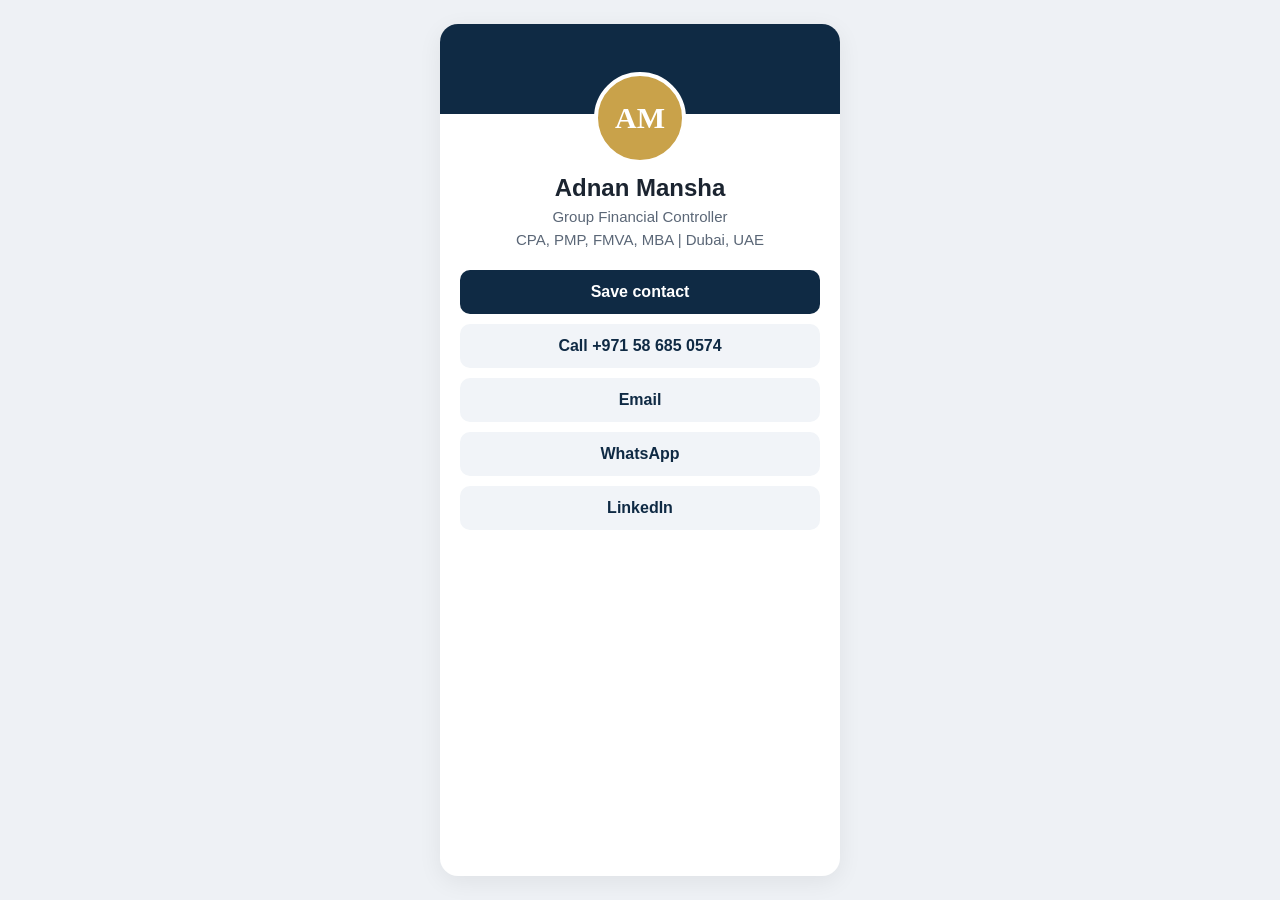
==== index.html @ ad25c0db "Business card" ====
<!doctype html><html lang="en"><head><meta charset="utf-8"><meta name="viewport" content="width=device-width,initial-scale=1"><title>Adnan Mansha</title><meta name="robots" content="noindex">
<style>body{margin:0;font-family:-apple-system,Segoe UI,Roboto,sans-serif;background:#eef1f5;color:#1b2430;display:flex;justify-content:center;min-height:100vh}.c{background:#fff;max-width:400px;width:100%;margin:24px 16px;border-radius:18px;box-shadow:0 6px 24px #0001;overflow:hidden;text-align:center}.top{background:#0f2a44;height:90px}.m{width:84px;height:84px;border-radius:50%;background:#c9a24a;color:#fff;font:600 30px/84px Georgia,serif;margin:-42px auto 10px;border:4px solid #fff}h1{margin:0;font-size:24px}p{margin:6px 20px 0;color:#5a6676;font-size:15px}.b{padding:22px 20px 26px;display:grid;gap:10px}a{display:block;padding:13px;border-radius:10px;text-decoration:none;font-weight:600;background:#f1f4f8;color:#0f2a44}a.p{background:#0f2a44;color:#fff}</style></head>
<body><div class="c"><div class="top"></div><div class="m">AM</div><h1>Adnan Mansha</h1><p>Group Financial Controller</p><p>CPA, PMP, FMVA, MBA | Dubai, UAE</p>
<div class="b"><a class="p" href="adnan-mansha.vcf" download>Save contact</a><a href="tel:+971586850574">Call +971 58 685 0574</a><a href="mailto:adnan.mansha.1@gmail.com">Email</a><a href="https://wa.me/971586850574">WhatsApp</a><a href="https://www.linkedin.com/in/adnan-mansha-3011214a">LinkedIn</a></div></div></body></html>
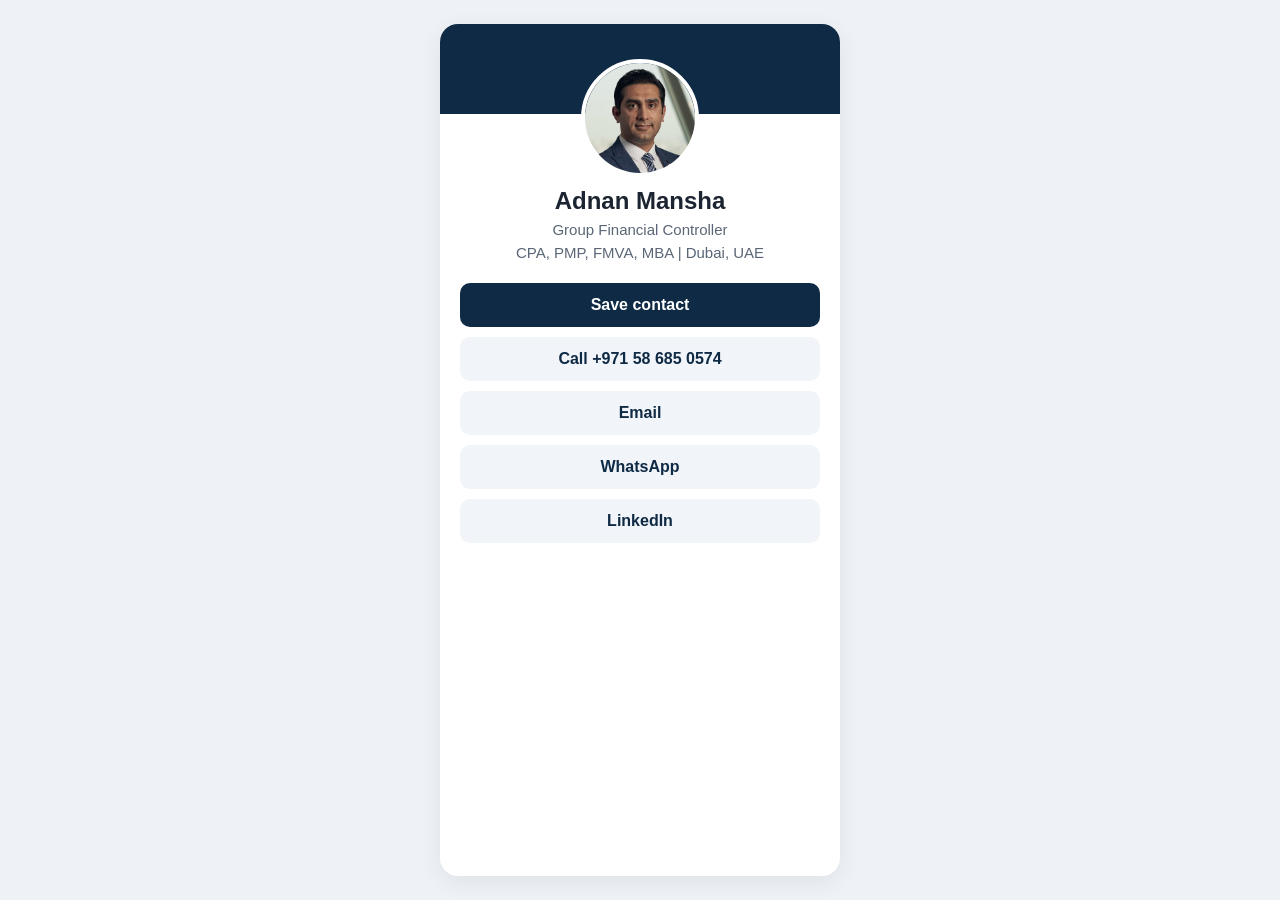
==== commit 960b4d97: "Add photo" ====
--- a/index.html
+++ b/index.html
@@ -1,4 +1,4 @@
 <!doctype html><html lang="en"><head><meta charset="utf-8"><meta name="viewport" content="width=device-width,initial-scale=1"><title>Adnan Mansha</title><meta name="robots" content="noindex">
-<style>body{margin:0;font-family:-apple-system,Segoe UI,Roboto,sans-serif;background:#eef1f5;color:#1b2430;display:flex;justify-content:center;min-height:100vh}.c{background:#fff;max-width:400px;width:100%;margin:24px 16px;border-radius:18px;box-shadow:0 6px 24px #0001;overflow:hidden;text-align:center}.top{background:#0f2a44;height:90px}.m{width:84px;height:84px;border-radius:50%;background:#c9a24a;color:#fff;font:600 30px/84px Georgia,serif;margin:-42px auto 10px;border:4px solid #fff}h1{margin:0;font-size:24px}p{margin:6px 20px 0;color:#5a6676;font-size:15px}.b{padding:22px 20px 26px;display:grid;gap:10px}a{display:block;padding:13px;border-radius:10px;text-decoration:none;font-weight:600;background:#f1f4f8;color:#0f2a44}a.p{background:#0f2a44;color:#fff}</style></head>
-<body><div class="c"><div class="top"></div><div class="m">AM</div><h1>Adnan Mansha</h1><p>Group Financial Controller</p><p>CPA, PMP, FMVA, MBA | Dubai, UAE</p>
+<style>body{margin:0;font-family:-apple-system,Segoe UI,Roboto,sans-serif;background:#eef1f5;color:#1b2430;display:flex;justify-content:center;min-height:100vh}.c{background:#fff;max-width:400px;width:100%;margin:24px 16px;border-radius:18px;box-shadow:0 6px 24px #0001;overflow:hidden;text-align:center}.top{background:#0f2a44;height:90px}.m{display:block;width:110px;height:110px;border-radius:50%;object-fit:cover;margin:-55px auto 10px;border:4px solid #fff;background:#c9a24a}h1{margin:0;font-size:24px}p{margin:6px 20px 0;color:#5a6676;font-size:15px}.b{padding:22px 20px 26px;display:grid;gap:10px}a{display:block;padding:13px;border-radius:10px;text-decoration:none;font-weight:600;background:#f1f4f8;color:#0f2a44}a.p{background:#0f2a44;color:#fff}</style></head>
+<body><div class="c"><div class="top"></div><img class="m" src="photo.jpg" alt="Adnan Mansha"><h1>Adnan Mansha</h1><p>Group Financial Controller</p><p>CPA, PMP, FMVA, MBA | Dubai, UAE</p>
 <div class="b"><a class="p" href="adnan-mansha.vcf" download>Save contact</a><a href="tel:+971586850574">Call +971 58 685 0574</a><a href="mailto:adnan.mansha.1@gmail.com">Email</a><a href="https://wa.me/971586850574">WhatsApp</a><a href="https://www.linkedin.com/in/adnan-mansha-3011214a">LinkedIn</a></div></div></body></html>
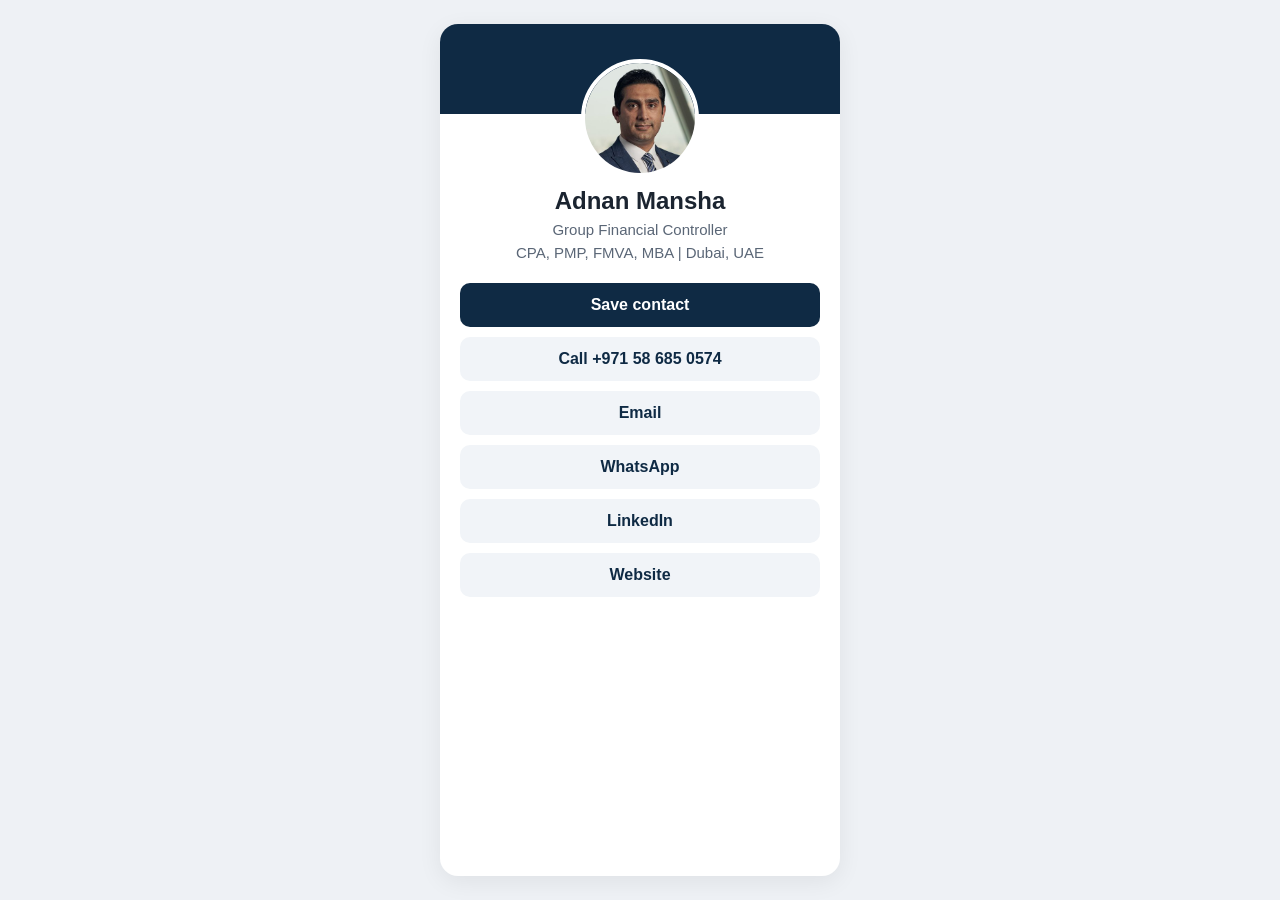
==== commit 5fa03fa5: "Add website" ====
--- a/index.html
+++ b/index.html
@@ -1,4 +1,4 @@
 <!doctype html><html lang="en"><head><meta charset="utf-8"><meta name="viewport" content="width=device-width,initial-scale=1"><title>Adnan Mansha</title><meta name="robots" content="noindex">
 <style>body{margin:0;font-family:-apple-system,Segoe UI,Roboto,sans-serif;background:#eef1f5;color:#1b2430;display:flex;justify-content:center;min-height:100vh}.c{background:#fff;max-width:400px;width:100%;margin:24px 16px;border-radius:18px;box-shadow:0 6px 24px #0001;overflow:hidden;text-align:center}.top{background:#0f2a44;height:90px}.m{display:block;width:110px;height:110px;border-radius:50%;object-fit:cover;margin:-55px auto 10px;border:4px solid #fff;background:#c9a24a}h1{margin:0;font-size:24px}p{margin:6px 20px 0;color:#5a6676;font-size:15px}.b{padding:22px 20px 26px;display:grid;gap:10px}a{display:block;padding:13px;border-radius:10px;text-decoration:none;font-weight:600;background:#f1f4f8;color:#0f2a44}a.p{background:#0f2a44;color:#fff}</style></head>
 <body><div class="c"><div class="top"></div><img class="m" src="photo.jpg" alt="Adnan Mansha"><h1>Adnan Mansha</h1><p>Group Financial Controller</p><p>CPA, PMP, FMVA, MBA | Dubai, UAE</p>
-<div class="b"><a class="p" href="adnan-mansha.vcf" download>Save contact</a><a href="tel:+971586850574">Call +971 58 685 0574</a><a href="mailto:adnan.mansha.1@gmail.com">Email</a><a href="https://wa.me/971586850574">WhatsApp</a><a href="https://www.linkedin.com/in/adnan-mansha-3011214a">LinkedIn</a></div></div></body></html>
+<div class="b"><a class="p" href="adnan-mansha.vcf" download>Save contact</a><a href="tel:+971586850574">Call +971 58 685 0574</a><a href="mailto:adnan.mansha.1@gmail.com">Email</a><a href="https://wa.me/971586850574">WhatsApp</a><a href="https://www.linkedin.com/in/adnan-mansha-3011214a">LinkedIn</a><a href="https://adnan-mansha.adnanmansha.chatgpt.site/">Website</a></div></div></body></html>
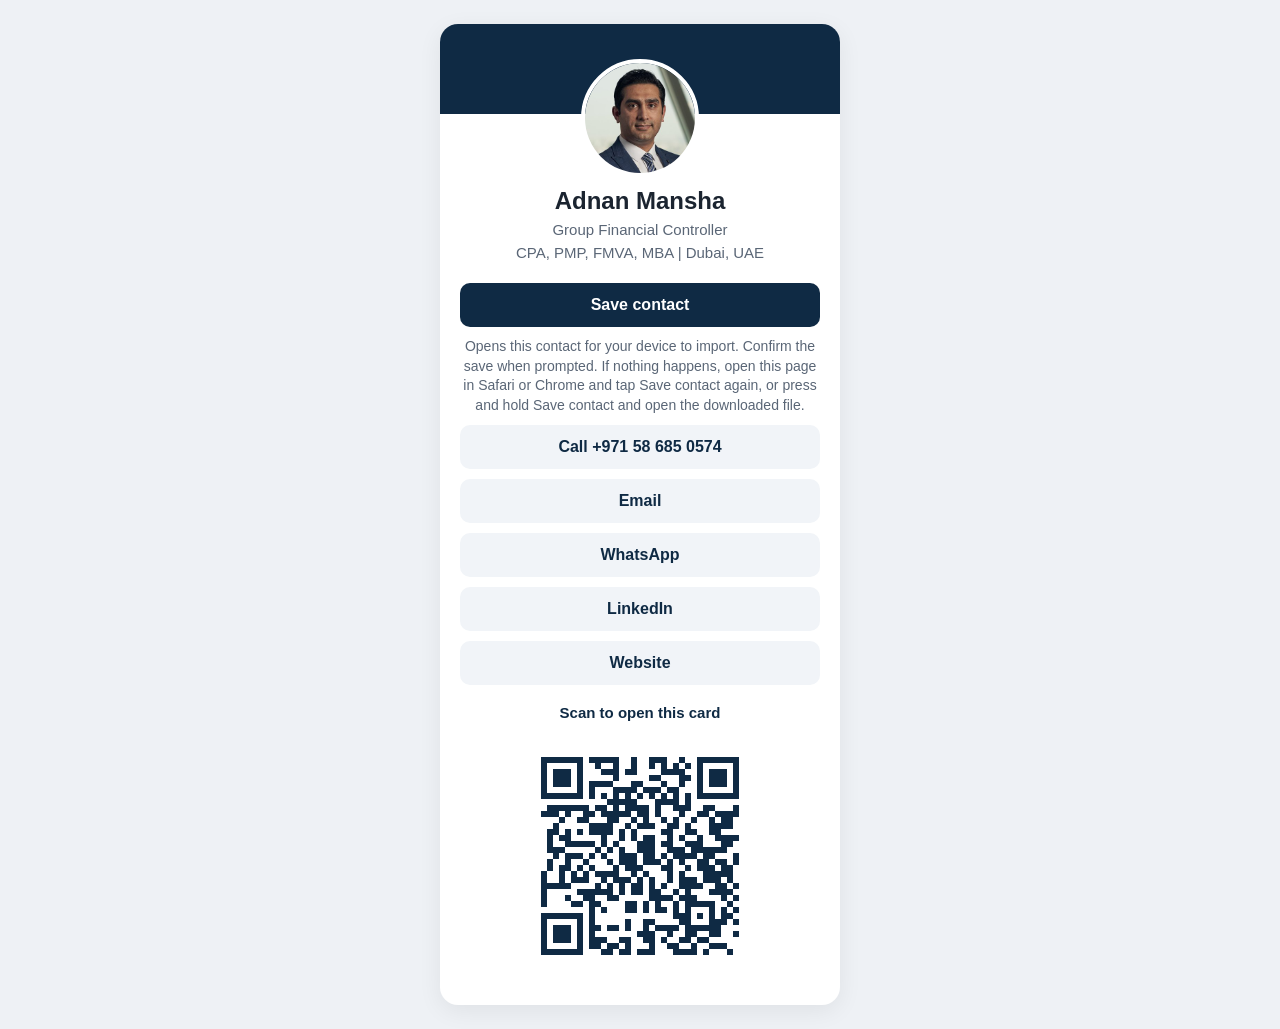
==== commit e120a3b7: "Fix Save contact handoff and add a scannable card QR. The download attribute kept phone and in-app b" ====
--- a/index.html
+++ b/index.html
@@ -1,4 +1,4 @@
 <!doctype html><html lang="en"><head><meta charset="utf-8"><meta name="viewport" content="width=device-width,initial-scale=1"><title>Adnan Mansha</title><meta name="robots" content="noindex">
-<style>body{margin:0;font-family:-apple-system,Segoe UI,Roboto,sans-serif;background:#eef1f5;color:#1b2430;display:flex;justify-content:center;min-height:100vh}.c{background:#fff;max-width:400px;width:100%;margin:24px 16px;border-radius:18px;box-shadow:0 6px 24px #0001;overflow:hidden;text-align:center}.top{background:#0f2a44;height:90px}.m{display:block;width:110px;height:110px;border-radius:50%;object-fit:cover;margin:-55px auto 10px;border:4px solid #fff;background:#c9a24a}h1{margin:0;font-size:24px}p{margin:6px 20px 0;color:#5a6676;font-size:15px}.b{padding:22px 20px 26px;display:grid;gap:10px}a{display:block;padding:13px;border-radius:10px;text-decoration:none;font-weight:600;background:#f1f4f8;color:#0f2a44}a.p{background:#0f2a44;color:#fff}</style></head>
+<style>body{margin:0;font-family:-apple-system,Segoe UI,Roboto,sans-serif;background:#eef1f5;color:#1b2430;display:flex;justify-content:center;min-height:100vh}.c{background:#fff;max-width:400px;width:100%;margin:24px 16px;border-radius:18px;box-shadow:0 6px 24px #0001;overflow:hidden;text-align:center}.top{background:#0f2a44;height:90px}.m{display:block;width:110px;height:110px;border-radius:50%;object-fit:cover;margin:-55px auto 10px;border:4px solid #fff;background:#c9a24a}h1{margin:0;font-size:24px}p{margin:6px 20px 0;color:#5a6676;font-size:15px}.b{padding:22px 20px 26px;display:grid;gap:10px}a{display:block;padding:13px;border-radius:10px;text-decoration:none;font-weight:600;background:#f1f4f8;color:#0f2a44}a.p{background:#0f2a44;color:#fff}.hint{margin:0;color:#5a6676;font-size:14px;font-weight:400;line-height:1.4}h2{margin:8px 0 0;font-size:15px;line-height:1.3;font-weight:600;color:#0f2a44}.qr{justify-self:center;width:min(246px,100%);max-width:100%;min-width:0;height:auto;background:#fff;image-rendering:pixelated}</style></head>
 <body><div class="c"><div class="top"></div><img class="m" src="photo.jpg" alt="Adnan Mansha"><h1>Adnan Mansha</h1><p>Group Financial Controller</p><p>CPA, PMP, FMVA, MBA | Dubai, UAE</p>
-<div class="b"><a class="p" href="adnan-mansha.vcf" download>Save contact</a><a href="tel:+971586850574">Call +971 58 685 0574</a><a href="mailto:adnan.mansha.1@gmail.com">Email</a><a href="https://wa.me/971586850574">WhatsApp</a><a href="https://www.linkedin.com/in/adnan-mansha-3011214a">LinkedIn</a><a href="https://adnan-mansha.adnanmansha.chatgpt.site/">Website</a></div></div></body></html>
+<div class="b"><a class="p" id="save-contact" href="adnan-mansha.vcf" aria-describedby="save-contact-help">Save contact</a><p class="hint" id="save-contact-help">Opens this contact for your device to import. Confirm the save when prompted. If nothing happens, open this page in Safari or Chrome and tap Save contact again, or press and hold Save contact and open the downloaded file.</p><a href="tel:+971586850574">Call +971 58 685 0574</a><a href="mailto:adnan.mansha.1@gmail.com">Email</a><a href="https://wa.me/971586850574">WhatsApp</a><a href="https://www.linkedin.com/in/adnan-mansha-3011214a">LinkedIn</a><a href="https://adnan-mansha.adnanmansha.chatgpt.site/">Website</a><h2>Scan to open this card</h2><img class="qr" id="card-qr" src="qr.png" width="246" height="246" alt="QR code for https://adnanmansha1-create.github.io/"></div></div></body></html>
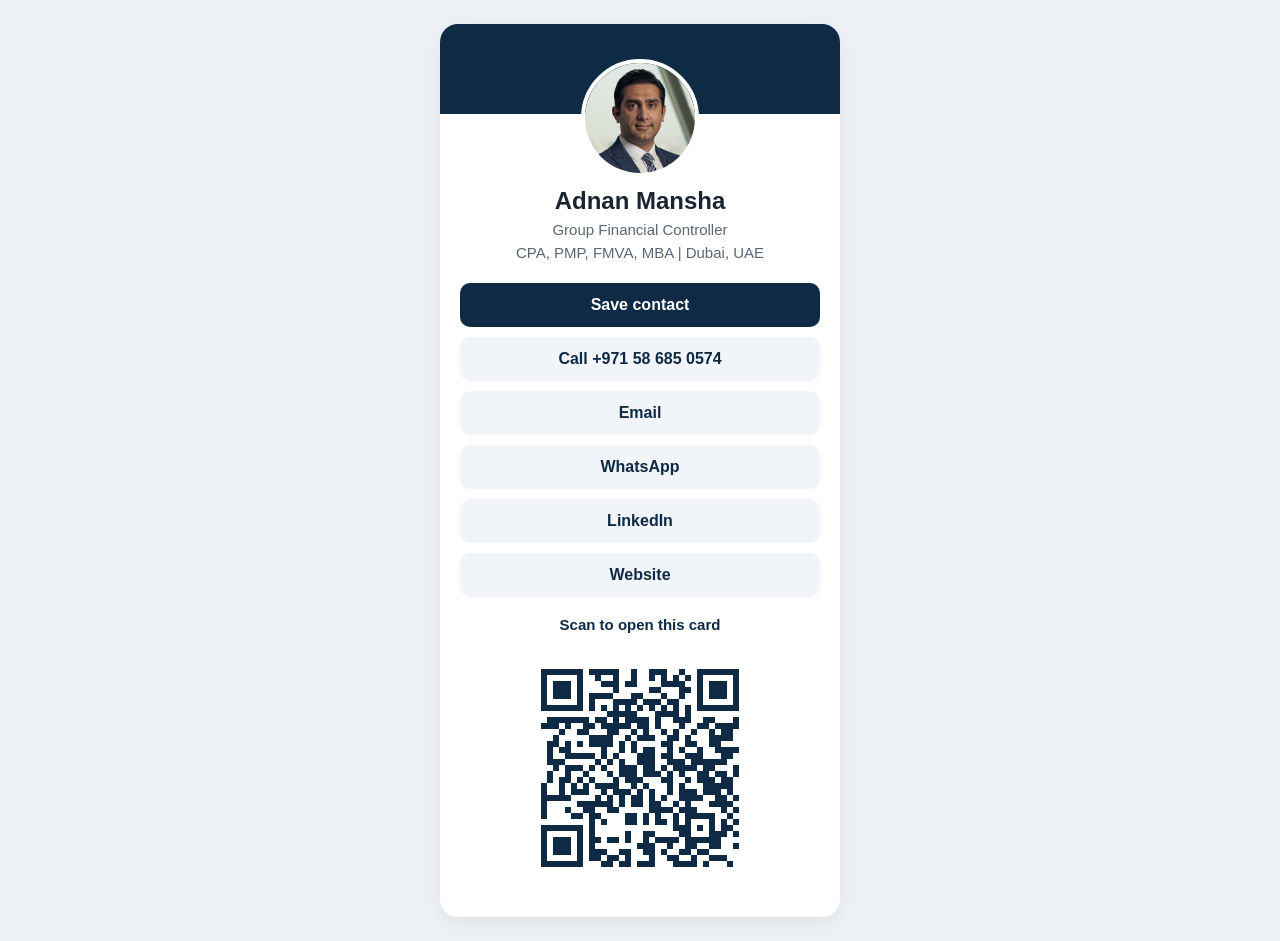
==== commit c49cf1bf: "Remove Save contact help text from the personal business card" ====
--- a/index.html
+++ b/index.html
@@ -1,4 +1,4 @@
 <!doctype html><html lang="en"><head><meta charset="utf-8"><meta name="viewport" content="width=device-width,initial-scale=1"><title>Adnan Mansha</title><meta name="robots" content="noindex">
-<style>body{margin:0;font-family:-apple-system,Segoe UI,Roboto,sans-serif;background:#eef1f5;color:#1b2430;display:flex;justify-content:center;min-height:100vh}.c{background:#fff;max-width:400px;width:100%;margin:24px 16px;border-radius:18px;box-shadow:0 6px 24px #0001;overflow:hidden;text-align:center}.top{background:#0f2a44;height:90px}.m{display:block;width:110px;height:110px;border-radius:50%;object-fit:cover;margin:-55px auto 10px;border:4px solid #fff;background:#c9a24a}h1{margin:0;font-size:24px}p{margin:6px 20px 0;color:#5a6676;font-size:15px}.b{padding:22px 20px 26px;display:grid;gap:10px}a{display:block;padding:13px;border-radius:10px;text-decoration:none;font-weight:600;background:#f1f4f8;color:#0f2a44}a.p{background:#0f2a44;color:#fff}.hint{margin:0;color:#5a6676;font-size:14px;font-weight:400;line-height:1.4}h2{margin:8px 0 0;font-size:15px;line-height:1.3;font-weight:600;color:#0f2a44}.qr{justify-self:center;width:min(246px,100%);max-width:100%;min-width:0;height:auto;background:#fff;image-rendering:pixelated}</style></head>
+<style>body{margin:0;font-family:-apple-system,Segoe UI,Roboto,sans-serif;background:#eef1f5;color:#1b2430;display:flex;justify-content:center;min-height:100vh}.c{background:#fff;max-width:400px;width:100%;margin:24px 16px;border-radius:18px;box-shadow:0 6px 24px #0001;overflow:hidden;text-align:center}.top{background:#0f2a44;height:90px}.m{display:block;width:110px;height:110px;border-radius:50%;object-fit:cover;margin:-55px auto 10px;border:4px solid #fff;background:#c9a24a}h1{margin:0;font-size:24px}p{margin:6px 20px 0;color:#5a6676;font-size:15px}.b{padding:22px 20px 26px;display:grid;gap:10px}a{display:block;padding:13px;border-radius:10px;text-decoration:none;font-weight:600;background:#f1f4f8;color:#0f2a44}a.p{background:#0f2a44;color:#fff}h2{margin:8px 0 0;font-size:15px;line-height:1.3;font-weight:600;color:#0f2a44}.qr{justify-self:center;width:min(246px,100%);max-width:100%;min-width:0;height:auto;background:#fff;image-rendering:pixelated}</style></head>
 <body><div class="c"><div class="top"></div><img class="m" src="photo.jpg" alt="Adnan Mansha"><h1>Adnan Mansha</h1><p>Group Financial Controller</p><p>CPA, PMP, FMVA, MBA | Dubai, UAE</p>
-<div class="b"><a class="p" id="save-contact" href="adnan-mansha.vcf" aria-describedby="save-contact-help">Save contact</a><p class="hint" id="save-contact-help">Opens this contact for your device to import. Confirm the save when prompted. If nothing happens, open this page in Safari or Chrome and tap Save contact again, or press and hold Save contact and open the downloaded file.</p><a href="tel:+971586850574">Call +971 58 685 0574</a><a href="mailto:adnan.mansha.1@gmail.com">Email</a><a href="https://wa.me/971586850574">WhatsApp</a><a href="https://www.linkedin.com/in/adnan-mansha-3011214a">LinkedIn</a><a href="https://adnan-mansha.adnanmansha.chatgpt.site/">Website</a><h2>Scan to open this card</h2><img class="qr" id="card-qr" src="qr.png" width="246" height="246" alt="QR code for https://adnanmansha1-create.github.io/"></div></div></body></html>
+<div class="b"><a class="p" id="save-contact" href="adnan-mansha.vcf">Save contact</a><a href="tel:+971586850574">Call +971 58 685 0574</a><a href="mailto:adnan.mansha.1@gmail.com">Email</a><a href="https://wa.me/971586850574">WhatsApp</a><a href="https://www.linkedin.com/in/adnan-mansha-3011214a">LinkedIn</a><a href="https://adnanmansha1-create.github.io/portfolio/">Website</a><h2>Scan to open this card</h2><img class="qr" id="card-qr" src="qr.png" width="246" height="246" alt="QR code for https://adnanmansha1-create.github.io/"></div></div></body></html>
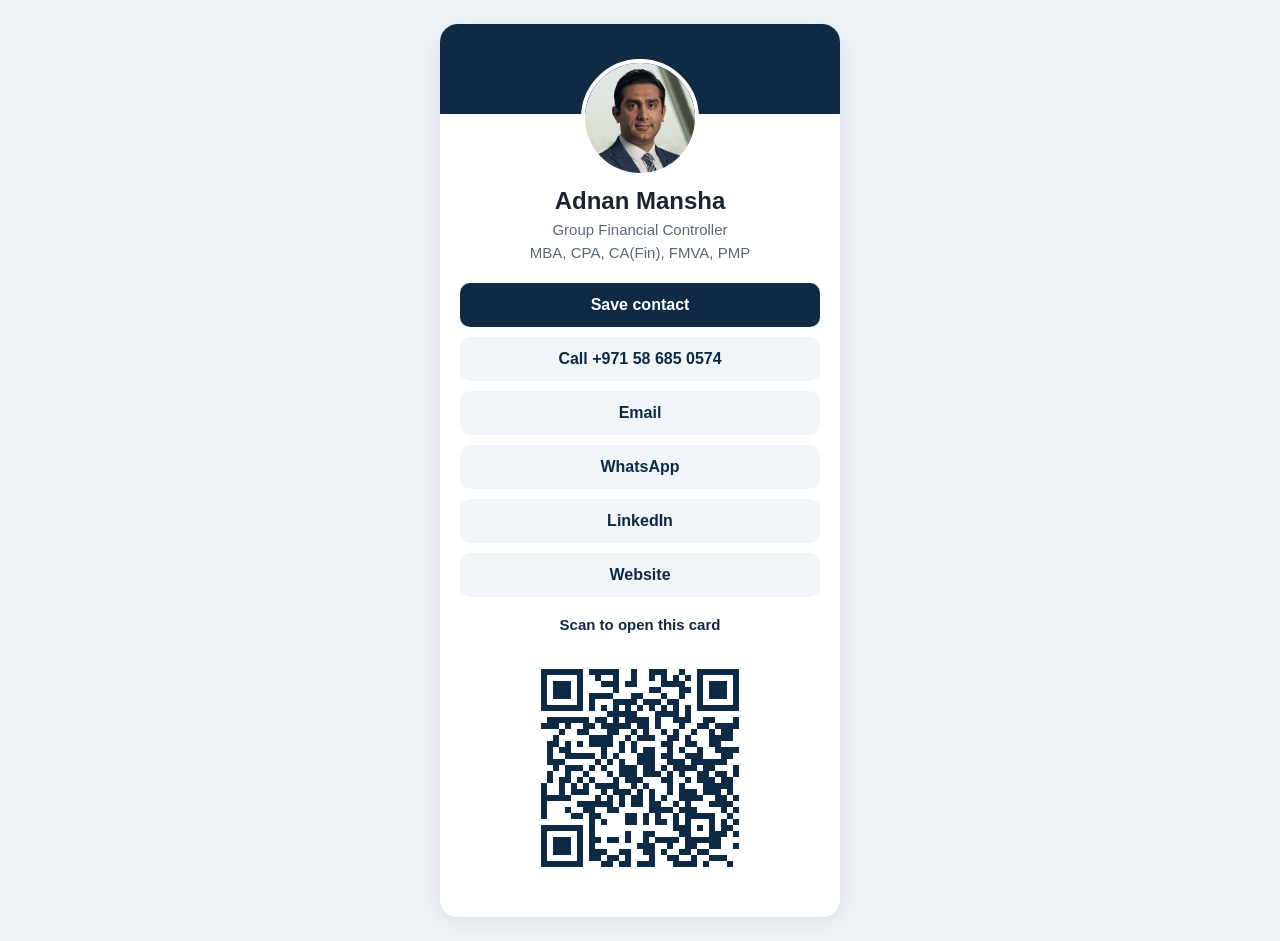
==== commit 2e2064f4: "Update credentials line on the personal business card" ====
--- a/index.html
+++ b/index.html
@@ -1,4 +1,4 @@
 <!doctype html><html lang="en"><head><meta charset="utf-8"><meta name="viewport" content="width=device-width,initial-scale=1"><title>Adnan Mansha</title><meta name="robots" content="noindex">
 <style>body{margin:0;font-family:-apple-system,Segoe UI,Roboto,sans-serif;background:#eef1f5;color:#1b2430;display:flex;justify-content:center;min-height:100vh}.c{background:#fff;max-width:400px;width:100%;margin:24px 16px;border-radius:18px;box-shadow:0 6px 24px #0001;overflow:hidden;text-align:center}.top{background:#0f2a44;height:90px}.m{display:block;width:110px;height:110px;border-radius:50%;object-fit:cover;margin:-55px auto 10px;border:4px solid #fff;background:#c9a24a}h1{margin:0;font-size:24px}p{margin:6px 20px 0;color:#5a6676;font-size:15px}.b{padding:22px 20px 26px;display:grid;gap:10px}a{display:block;padding:13px;border-radius:10px;text-decoration:none;font-weight:600;background:#f1f4f8;color:#0f2a44}a.p{background:#0f2a44;color:#fff}h2{margin:8px 0 0;font-size:15px;line-height:1.3;font-weight:600;color:#0f2a44}.qr{justify-self:center;width:min(246px,100%);max-width:100%;min-width:0;height:auto;background:#fff;image-rendering:pixelated}</style></head>
-<body><div class="c"><div class="top"></div><img class="m" src="photo.jpg" alt="Adnan Mansha"><h1>Adnan Mansha</h1><p>Group Financial Controller</p><p>CPA, PMP, FMVA, MBA | Dubai, UAE</p>
+<body><div class="c"><div class="top"></div><img class="m" src="photo.jpg" alt="Adnan Mansha"><h1>Adnan Mansha</h1><p>Group Financial Controller</p><p>MBA, CPA, CA(Fin), FMVA, PMP</p>
 <div class="b"><a class="p" id="save-contact" href="adnan-mansha.vcf">Save contact</a><a href="tel:+971586850574">Call +971 58 685 0574</a><a href="mailto:adnan.mansha.1@gmail.com">Email</a><a href="https://wa.me/971586850574">WhatsApp</a><a href="https://www.linkedin.com/in/adnan-mansha-3011214a">LinkedIn</a><a href="https://adnanmansha1-create.github.io/portfolio/">Website</a><h2>Scan to open this card</h2><img class="qr" id="card-qr" src="qr.png" width="246" height="246" alt="QR code for https://adnanmansha1-create.github.io/"></div></div></body></html>
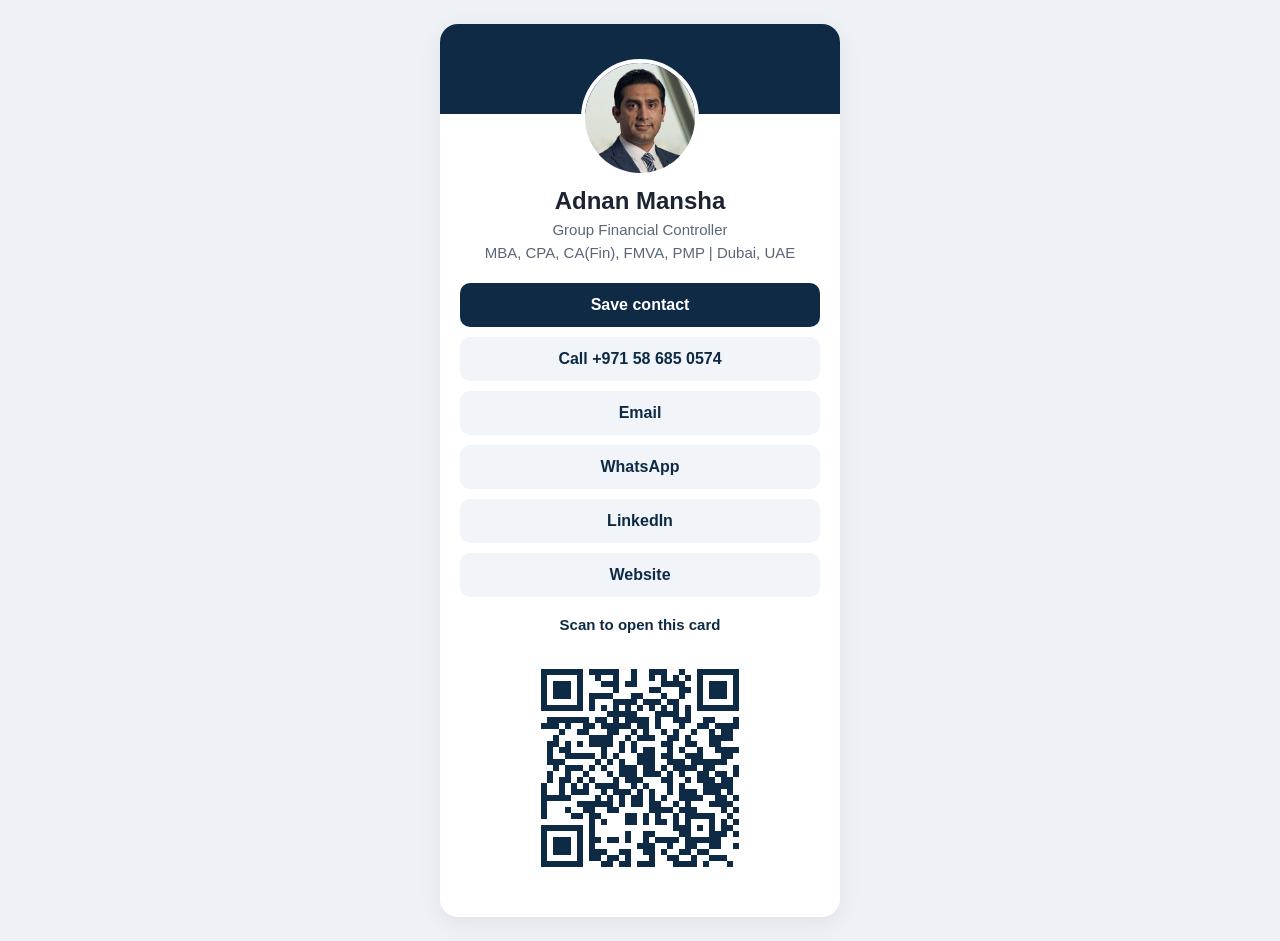
==== commit 13279949: "Restore Dubai, UAE on the personal business card credentials line" ====
--- a/index.html
+++ b/index.html
@@ -1,4 +1,4 @@
 <!doctype html><html lang="en"><head><meta charset="utf-8"><meta name="viewport" content="width=device-width,initial-scale=1"><title>Adnan Mansha</title><meta name="robots" content="noindex">
 <style>body{margin:0;font-family:-apple-system,Segoe UI,Roboto,sans-serif;background:#eef1f5;color:#1b2430;display:flex;justify-content:center;min-height:100vh}.c{background:#fff;max-width:400px;width:100%;margin:24px 16px;border-radius:18px;box-shadow:0 6px 24px #0001;overflow:hidden;text-align:center}.top{background:#0f2a44;height:90px}.m{display:block;width:110px;height:110px;border-radius:50%;object-fit:cover;margin:-55px auto 10px;border:4px solid #fff;background:#c9a24a}h1{margin:0;font-size:24px}p{margin:6px 20px 0;color:#5a6676;font-size:15px}.b{padding:22px 20px 26px;display:grid;gap:10px}a{display:block;padding:13px;border-radius:10px;text-decoration:none;font-weight:600;background:#f1f4f8;color:#0f2a44}a.p{background:#0f2a44;color:#fff}h2{margin:8px 0 0;font-size:15px;line-height:1.3;font-weight:600;color:#0f2a44}.qr{justify-self:center;width:min(246px,100%);max-width:100%;min-width:0;height:auto;background:#fff;image-rendering:pixelated}</style></head>
-<body><div class="c"><div class="top"></div><img class="m" src="photo.jpg" alt="Adnan Mansha"><h1>Adnan Mansha</h1><p>Group Financial Controller</p><p>MBA, CPA, CA(Fin), FMVA, PMP</p>
+<body><div class="c"><div class="top"></div><img class="m" src="photo.jpg" alt="Adnan Mansha"><h1>Adnan Mansha</h1><p>Group Financial Controller</p><p>MBA, CPA, CA(Fin), FMVA, PMP | Dubai, UAE</p>
 <div class="b"><a class="p" id="save-contact" href="adnan-mansha.vcf">Save contact</a><a href="tel:+971586850574">Call +971 58 685 0574</a><a href="mailto:adnan.mansha.1@gmail.com">Email</a><a href="https://wa.me/971586850574">WhatsApp</a><a href="https://www.linkedin.com/in/adnan-mansha-3011214a">LinkedIn</a><a href="https://adnanmansha1-create.github.io/portfolio/">Website</a><h2>Scan to open this card</h2><img class="qr" id="card-qr" src="qr.png" width="246" height="246" alt="QR code for https://adnanmansha1-create.github.io/"></div></div></body></html>
